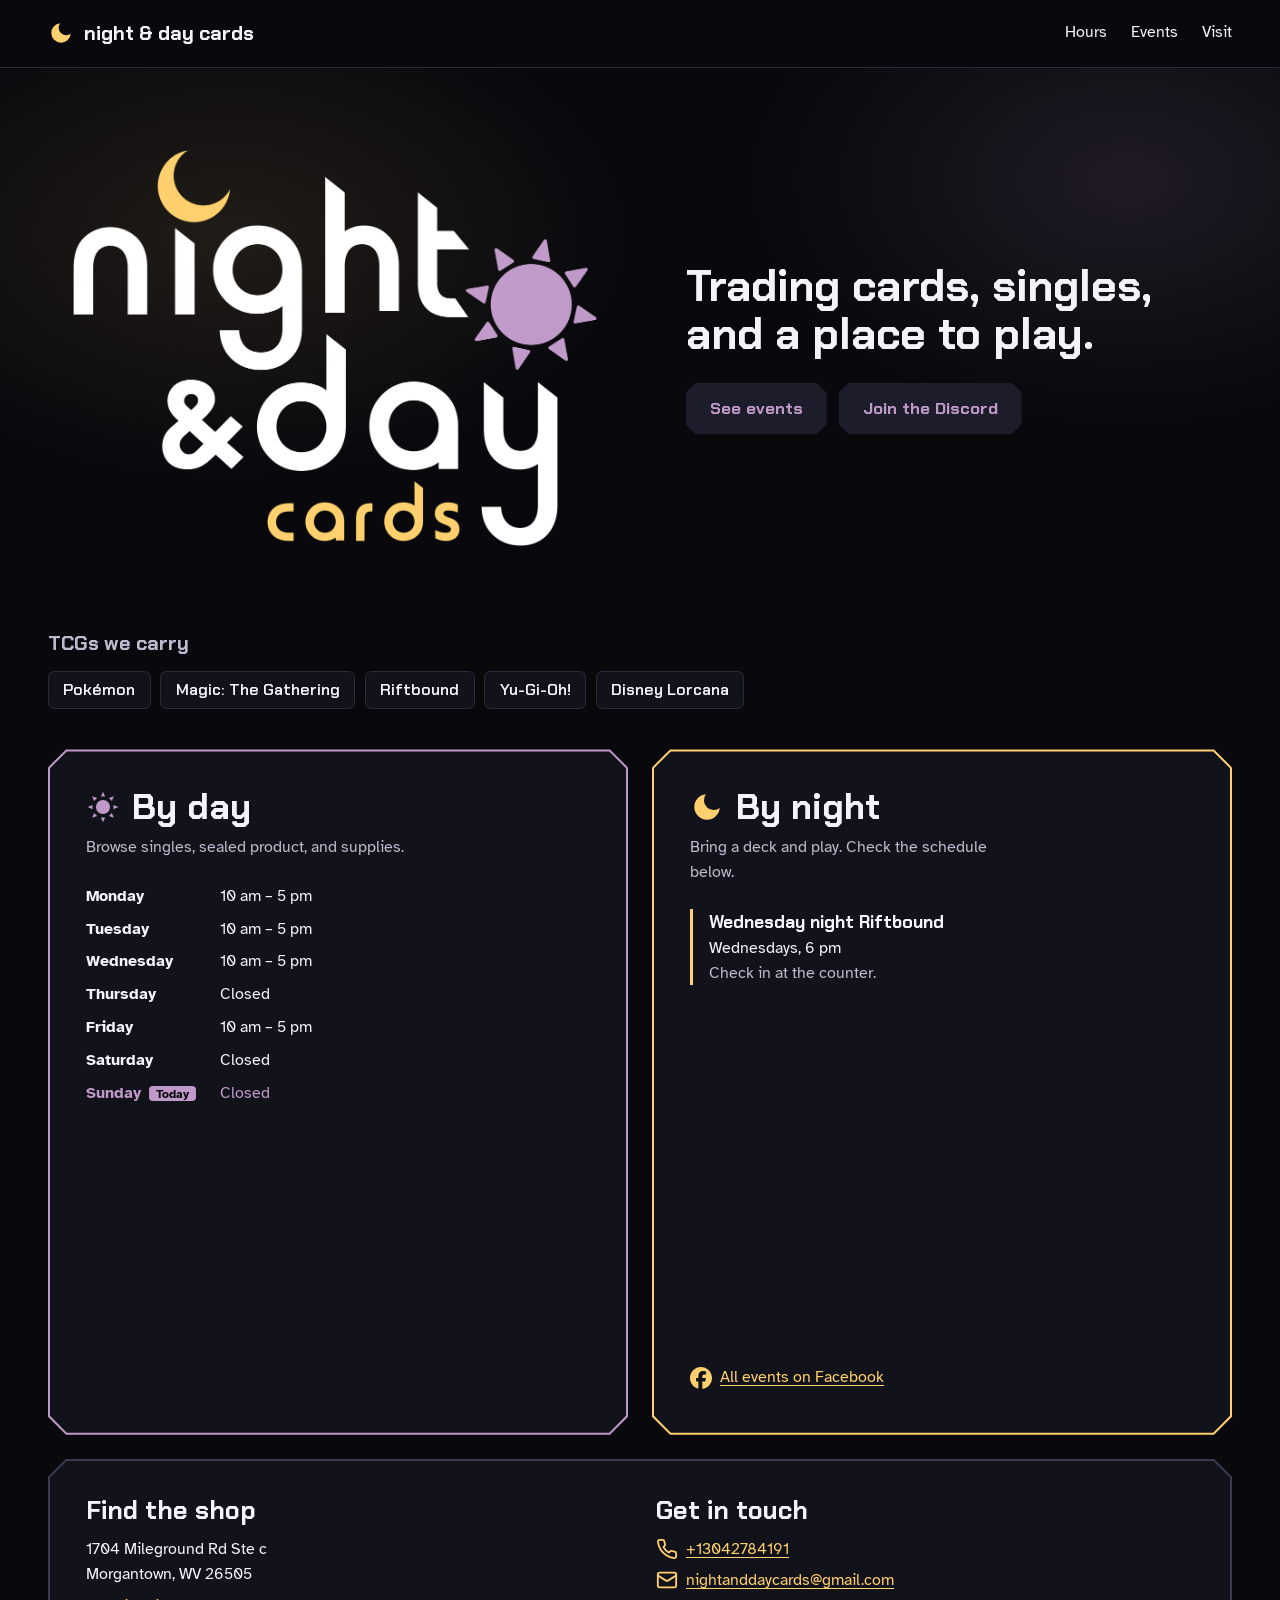
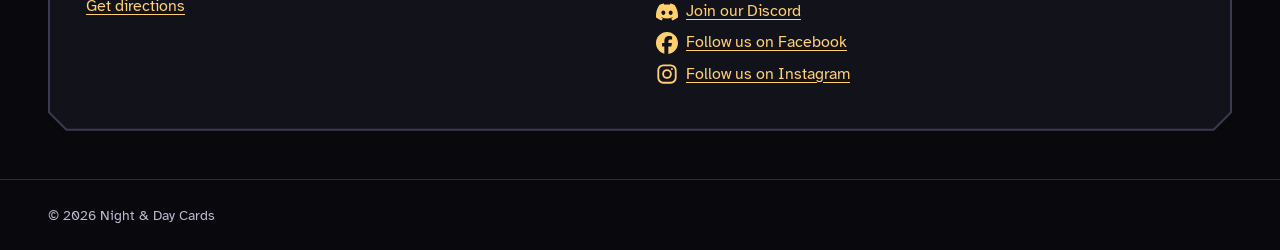
==== index.html @ 87eb69b9 "updated wording" ====
<!doctype html>
<html lang="en">
<head>
  <meta charset="utf-8">
  <meta name="viewport" content="width=device-width, initial-scale=1">
  <meta name="color-scheme" content="dark">
  <meta name="theme-color" content="#08080d">
  <title>Night &amp; Day Cards</title>
  <meta name="description" content="Trading cards, singles, and events. Hours, location, and upcoming game nights at Night &amp; Day Cards.">
  <meta property="og:title" content="Night &amp; Day Cards">
  <meta property="og:description" content="Trading cards, singles, and a place to play.">
  <meta property="og:type" content="website">
  <meta property="og:url" content="https://nightanddaycards.com/">
  <meta property="og:image" content="https://nightanddaycards.com/img/og-image.png">
  <meta name="twitter:card" content="summary_large_image">
  <link rel="icon" href="favicon.svg" type="image/svg+xml">
  <link rel="preconnect" href="https://fonts.googleapis.com">
  <link rel="preconnect" href="https://fonts.gstatic.com" crossorigin>
  <link href="https://fonts.googleapis.com/css2?family=Atkinson+Hyperlegible:wght@400;700&family=Chakra+Petch:wght@600;700&display=swap" rel="stylesheet">
  <link rel="stylesheet" href="css/style.css">
</head>
<body>
  <a class="skip" href="#main">Skip to content</a>

  <header class="site-header">
    <a class="brand" href="#top">
      <svg viewBox="0 0 24 24" width="26" height="26" aria-hidden="true"><path d="M21 12.79A9 9 0 1 1 11.21 3 7 7 0 0 0 21 12.79z" fill="currentColor"/></svg>
      <span>night &amp; day cards</span>
    </a>
    <nav aria-label="Main">
      <a href="#hours">Hours</a>
      <a href="#events">Events</a>
      <a href="#visit">Visit</a>
    </nav>
  </header>

  <main id="main">
    <section class="hero" id="top">
      <h1 class="hero-logo"><img src="img/logo.png" width="1200" height="919" alt="Night &amp; Day Cards"></h1>
      <div class="hero-copy">
        <p class="tagline" data-bind="tagline"></p>
        <div class="actions">
          <a id="cta-shop" class="btn btn-gold" href="#" hidden>Shop online</a>
          <a class="btn btn-dark" href="#events">See events</a>
          <a id="cta-discord" class="btn btn-dark" href="#" hidden>Join the Discord</a>
        </div>
      </div>
    </section>

    <section class="games" aria-labelledby="games-h" id="games" hidden>
      <h2 id="games-h">TCGs we carry</h2>
      <ul id="games-list"></ul>
    </section>

    <div class="cards">
      <section class="card card-day" id="hours" aria-labelledby="day-h">
        <div class="card-in">
          <div class="card-head">
            <svg viewBox="0 0 24 24" width="34" height="34" aria-hidden="true" fill="currentColor">
              <circle cx="12" cy="12" r="5"/>
              <g>
                <path d="M12 1.2l1.5 3.4h-3z"/>
                <path d="M12 1.2l1.5 3.4h-3z" transform="rotate(45 12 12)"/>
                <path d="M12 1.2l1.5 3.4h-3z" transform="rotate(90 12 12)"/>
                <path d="M12 1.2l1.5 3.4h-3z" transform="rotate(135 12 12)"/>
                <path d="M12 1.2l1.5 3.4h-3z" transform="rotate(180 12 12)"/>
                <path d="M12 1.2l1.5 3.4h-3z" transform="rotate(225 12 12)"/>
                <path d="M12 1.2l1.5 3.4h-3z" transform="rotate(270 12 12)"/>
                <path d="M12 1.2l1.5 3.4h-3z" transform="rotate(315 12 12)"/>
              </g>
            </svg>
            <h2 id="day-h">By day</h2>
          </div>
          <p class="lede" data-bind="dayBlurb"></p>
          <dl id="hours-list" class="hours"></dl>
        </div>
      </section>

      <section class="card card-night" id="events" aria-labelledby="night-h">
        <div class="card-in">
          <div class="card-head">
            <svg viewBox="0 0 24 24" width="34" height="34" aria-hidden="true"><path d="M21 12.79A9 9 0 1 1 11.21 3 7 7 0 0 0 21 12.79z" fill="currentColor"/></svg>
            <h2 id="night-h">By night</h2>
          </div>
          <p class="lede" data-bind="nightBlurb"></p>
          <ul id="events-list" class="events"></ul>
          <div id="fb-events" class="fb-events" hidden></div>
          <a id="fb-events-link" class="social-link" href="#" hidden>
            <svg viewBox="0 0 24 24" width="22" height="22" aria-hidden="true" fill="currentColor"><path d="M9.101 23.691v-7.98H6.627v-3.667h2.474v-1.58c0-4.085 1.848-5.978 5.858-5.978.401 0 .955.042 1.468.103a8.68 8.68 0 0 1 1.141.195v3.325a8.623 8.623 0 0 0-.653-.036 26.805 26.805 0 0 0-.733-.009c-.707 0-1.259.096-1.675.309a1.686 1.686 0 0 0-.679.622c-.258.42-.374.995-.374 1.752v1.297h3.919l-.386 2.103-.287 1.564h-3.246v8.245C19.396 23.238 24 18.179 24 12.044c0-6.627-5.373-12-12-12s-12 5.373-12 12c0 5.628 3.874 10.35 9.101 11.647Z"/></svg>
            <span>All events on Facebook</span>
          </a>
        </div>
      </section>
    </div>

    <section class="card card-insta" id="instagram" aria-labelledby="insta-h" hidden>
      <div class="card-in">
        <div class="insta-head">
          <h2 id="insta-h">On Instagram</h2>
          <a id="insta-head-link" class="social-link" href="#" hidden>
            <svg viewBox="0 0 24 24" width="22" height="22" aria-hidden="true" fill="none" stroke="currentColor" stroke-width="2"><rect x="2.5" y="2.5" width="19" height="19" rx="5.5"/><circle cx="12" cy="12" r="4.25"/><circle cx="17.4" cy="6.6" r="1.1" fill="currentColor" stroke="none"/></svg>
            <span>@nightanddaycards</span>
          </a>
        </div>
        <ul id="insta-grid" class="insta-grid"></ul>
      </div>
    </section>

    <section class="card card-visit" id="visit" aria-labelledby="visit-h">
      <div class="card-in visit">
        <div>
          <h2 id="visit-h">Find the shop</h2>
          <address id="address"></address>
          <a id="map-link" href="#" hidden>Get directions</a>
        </div>
        <div id="contact-block">
          <h2>Get in touch</h2>
          <p class="contact">
            <a id="phone-link" class="social-link" href="#" hidden>
              <svg viewBox="0 0 24 24" width="22" height="22" aria-hidden="true" fill="none" stroke="currentColor" stroke-width="2" stroke-linecap="round" stroke-linejoin="round"><path d="M22 16.92v3a2 2 0 0 1-2.18 2 19.79 19.79 0 0 1-8.63-3.07 19.5 19.5 0 0 1-6-6 19.79 19.79 0 0 1-3.07-8.67A2 2 0 0 1 4.11 2h3a2 2 0 0 1 2 1.72 12.84 12.84 0 0 0 .7 2.81 2 2 0 0 1-.45 2.11L8.09 9.91a16 16 0 0 0 6 6l1.27-1.27a2 2 0 0 1 2.11-.45 12.84 12.84 0 0 0 2.81.7A2 2 0 0 1 22 16.92z"/></svg>
              <span class="label"></span>
            </a>
            <a id="email-link" class="social-link" href="#" hidden>
              <svg viewBox="0 0 24 24" width="22" height="22" aria-hidden="true" fill="none" stroke="currentColor" stroke-width="2" stroke-linecap="round" stroke-linejoin="round"><rect width="20" height="16" x="2" y="4" rx="2"/><path d="m22 7-8.97 5.7a1.94 1.94 0 0 1-2.06 0L2 7"/></svg>
              <span class="label"></span>
            </a>
            <a id="discord-link" class="social-link" href="#" hidden>
              <svg viewBox="0 0 24 24" width="22" height="22" aria-hidden="true" fill="currentColor"><path d="M20.317 4.3698a19.7913 19.7913 0 00-4.8851-1.5152.0741.0741 0 00-.0785.0371c-.211.3753-.4447.8648-.6083 1.2495-1.8447-.2762-3.68-.2762-5.4868 0-.1636-.3933-.4058-.8742-.6177-1.2495a.077.077 0 00-.0785-.037 19.7363 19.7363 0 00-4.8852 1.515.0699.0699 0 00-.0321.0277C.5334 9.0458-.319 13.5799.0992 18.0578a.0824.0824 0 00.0312.0561c2.0528 1.5076 4.0413 2.4228 5.9929 3.0294a.0777.0777 0 00.0842-.0276c.4616-.6304.8731-1.2952 1.226-1.9942a.076.076 0 00-.0416-.1057c-.6528-.2476-1.2743-.5495-1.8722-.8923a.077.077 0 01-.0076-.1277c.1258-.0943.2517-.1923.3718-.2914a.0743.0743 0 01.0776-.0105c3.9278 1.7933 8.18 1.7933 12.0614 0a.0739.0739 0 01.0785.0095c.1202.099.246.1981.3728.2924a.077.077 0 01-.0066.1276 12.2986 12.2986 0 01-1.873.8914.0766.0766 0 00-.0407.1067c.3604.698.7719 1.3628 1.225 1.9932a.076.076 0 00.0842.0286c1.961-.6067 3.9495-1.5219 6.0023-3.0294a.077.077 0 00.0313-.0552c.5004-5.177-.8382-9.6739-3.5485-13.6604a.061.061 0 00-.0312-.0286zM8.02 15.3312c-1.1825 0-2.1569-1.0857-2.1569-2.419 0-1.3332.9555-2.4189 2.157-2.4189 1.2108 0 2.1757 1.0952 2.1568 2.419 0 1.3332-.9555 2.4189-2.1569 2.4189zm7.9748 0c-1.1825 0-2.1569-1.0857-2.1569-2.419 0-1.3332.9554-2.4189 2.1569-2.4189 1.2108 0 2.1757 1.0952 2.1568 2.419 0 1.3332-.946 2.4189-2.1568 2.4189Z"/></svg>
              <span>Join our Discord</span>
            </a>
            <a id="facebook-link" class="social-link" href="#" hidden>
              <svg viewBox="0 0 24 24" width="22" height="22" aria-hidden="true" fill="currentColor"><path d="M9.101 23.691v-7.98H6.627v-3.667h2.474v-1.58c0-4.085 1.848-5.978 5.858-5.978.401 0 .955.042 1.468.103a8.68 8.68 0 0 1 1.141.195v3.325a8.623 8.623 0 0 0-.653-.036 26.805 26.805 0 0 0-.733-.009c-.707 0-1.259.096-1.675.309a1.686 1.686 0 0 0-.679.622c-.258.42-.374.995-.374 1.752v1.297h3.919l-.386 2.103-.287 1.564h-3.246v8.245C19.396 23.238 24 18.179 24 12.044c0-6.627-5.373-12-12-12s-12 5.373-12 12c0 5.628 3.874 10.35 9.101 11.647Z"/></svg>
              <span>Follow us on Facebook</span>
            </a>
            <a id="instagram-link" class="social-link" href="#" hidden>
              <svg viewBox="0 0 24 24" width="22" height="22" aria-hidden="true" fill="none" stroke="currentColor" stroke-width="2"><rect x="2.5" y="2.5" width="19" height="19" rx="5.5"/><circle cx="12" cy="12" r="4.25"/><circle cx="17.4" cy="6.6" r="1.1" fill="currentColor" stroke="none"/></svg>
              <span>Follow us on Instagram</span>
            </a>
          </p>
        </div>
      </div>
    </section>
  </main>

  <footer class="site-footer">
    <p>&copy; <span id="year"></span> Night &amp; Day Cards</p>
  </footer>

  <script src="js/shop.js"></script>
  <script src="js/main.js"></script>
</body>
</html>
---- css/style.css ----
/* Palette sampled from the logo */
:root {
  --void: #08080d;
  --panel: #12121b;
  --panel-hi: #1c1c2a;
  --line: #2b2b3d;
  --text: #f4f3fa;
  --muted: #bdbacf;
  --gold: #ffd06d;   /* moon and "cards" */
  --lav: #bf99c7;    /* sun */

  --font-display: "Chakra Petch", "Trebuchet MS", system-ui, sans-serif;
  --font-body: "Atkinson Hyperlegible", system-ui, -apple-system, "Segoe UI", sans-serif;
  --pad: clamp(1rem, 4vw, 3rem);

  /* Chamfered corners, like the cut corners in the logo lettering */
  --cut: 18px;
  --cut-in: 16.8px;
  --chamfer-out: polygon(var(--cut) 0, calc(100% - var(--cut)) 0, 100% var(--cut), 100% calc(100% - var(--cut)), calc(100% - var(--cut)) 100%, var(--cut) 100%, 0 calc(100% - var(--cut)), 0 var(--cut));
  --chamfer-in: polygon(var(--cut-in) 0, calc(100% - var(--cut-in)) 0, 100% var(--cut-in), 100% calc(100% - var(--cut-in)), calc(100% - var(--cut-in)) 100%, var(--cut-in) 100%, 0 calc(100% - var(--cut-in)), 0 var(--cut-in));
  --chamfer-btn: polygon(10px 0, calc(100% - 10px) 0, 100% 10px, 100% calc(100% - 10px), calc(100% - 10px) 100%, 10px 100%, 0 calc(100% - 10px), 0 10px);
}

*, *::before, *::after { box-sizing: border-box; }
[hidden] { display: none !important; }
::selection { background: var(--gold); color: var(--void); }

body {
  margin: 0;
  font-family: var(--font-body);
  line-height: 1.55;
  color: var(--text);
  background: var(--void);
  color-scheme: dark;
}
a { color: var(--gold); text-underline-offset: .2em; }
a:hover { color: var(--text); }
:focus-visible { outline: 3px solid var(--gold); outline-offset: 3px; }

.skip { position: absolute; left: -999px; }
.skip:focus { left: 8px; top: 8px; z-index: 10; padding: .5rem .75rem; background: var(--gold); color: var(--void); }

.site-header {
  display: flex; flex-wrap: wrap; align-items: center; justify-content: space-between;
  gap: .75rem 2rem; padding: 1rem var(--pad); border-bottom: 1px solid var(--line);
}
.brand {
  display: inline-flex; align-items: center; gap: .6rem; color: var(--gold); text-decoration: none;
  font-family: var(--font-display); font-weight: 700; font-size: 1.25rem;
}
.brand span { color: var(--text); }
.site-header nav { display: flex; gap: 1.5rem; }
.site-header nav a { color: var(--text); text-decoration: none; padding: .25rem 0; border-bottom: 2px solid transparent; }
.site-header nav a:hover { border-color: var(--lav); color: var(--lav); }

.hero {
  display: grid; grid-template-columns: minmax(0, 1.05fr) minmax(0, 1fr); align-items: center; gap: clamp(1.5rem, 5vw, 4rem);
  padding: clamp(2rem, 6vw, 4.5rem) var(--pad);
  background:
    radial-gradient(36rem 22rem at 18% 30%, rgba(255, 208, 109, .10), transparent 70%),
    radial-gradient(34rem 22rem at 88% 20%, rgba(191, 153, 199, .13), transparent 70%);
}
.hero-logo { margin: 0; }
.hero-logo img { display: block; width: 100%; max-width: 34rem; height: auto; margin-inline: auto; }
.tagline { margin: 0 0 1.5rem; max-width: 20ch; font-family: var(--font-display); font-weight: 700; font-size: clamp(1.75rem, 4vw, 2.75rem); line-height: 1.1; }
.actions { display: flex; flex-wrap: wrap; gap: .75rem; }

.btn {
  display: inline-block; padding: .8rem 1.5rem; clip-path: var(--chamfer-btn);
  font-family: var(--font-display); font-weight: 700; font-size: 1.05rem; text-decoration: none;
}
.btn-gold { background: var(--gold); color: var(--void); }
.btn-gold:hover { background: #ffe19b; color: var(--void); }
.btn-dark { background: var(--panel-hi); color: var(--lav); }
.btn-dark:hover { background: #2a2a3d; color: var(--text); }
@media (prefers-reduced-motion: no-preference) {
  .btn { transition: background-color .15s; }
}

.games { padding: 0 var(--pad) 2.5rem; }
.games h2 { margin: 0 0 .75rem; font-family: var(--font-display); font-size: 1.25rem; color: var(--muted); }
#games-list { display: flex; flex-wrap: wrap; gap: .6rem; margin: 0; padding: 0; list-style: none; }
#games-list li {
  padding: .35rem .9rem; border: 1px solid var(--line); border-radius: .4rem; background: var(--panel);
  font-family: var(--font-display); font-weight: 600;
}

.card { --c: var(--lav); display: flex; padding: 2px; background: var(--c); clip-path: var(--chamfer-out); }
.card-in { flex: 1; padding: clamp(1.5rem, 3vw, 2.25rem); background: var(--panel); clip-path: var(--chamfer-in); }
.card-day { --c: var(--lav); }
.card-night { --c: var(--gold); }
.card-visit { --c: #3a3a52; margin: 1.5rem var(--pad) 0; }

.cards {
  display: grid; grid-template-columns: repeat(auto-fit, minmax(min(100%, 22rem), 1fr));
  gap: 1.5rem; padding: 0 var(--pad);
}
.card-head { display: flex; align-items: center; gap: .75rem; margin-bottom: .5rem; }
.card-day .card-head { color: var(--lav); }
.card-night .card-head { color: var(--gold); }
.card h2 { margin: 0; font-family: var(--font-display); font-size: clamp(1.6rem, 3.5vw, 2.25rem); line-height: 1.1; color: var(--text); }
.lede { max-width: 34ch; margin: 0 0 1.5rem; color: var(--muted); }

.hours { display: grid; grid-template-columns: max-content 1fr; gap: .5rem 1.5rem; margin: 0; }
.hours .row { display: contents; }
.hours dt { font-weight: 700; }
.hours dd { margin: 0; }
.hours .today dt, .hours .today dd { color: var(--lav); }
.badge {
  margin-left: .5rem; padding: .05rem .45rem; border-radius: .25rem;
  background: var(--lav); color: var(--void); font-size: .75rem; font-weight: 700;
}

.events { display: grid; gap: 1.1rem; margin: 0; padding: 0; list-style: none; }
.events li { padding-left: 1rem; border-left: 3px solid var(--gold); }
.events strong { display: block; font-family: var(--font-display); font-size: 1.1rem; }
.events .when, .events .note { display: block; }
.events .note { color: var(--muted); }
.events + .fb-events { margin-top: 1.5rem; }
.fb-events { max-width: 500px; overflow: hidden; border-radius: .4rem; }
.fb-events iframe { display: block; max-width: 100%; border: 0; }

.social-link { display: inline-flex; align-items: center; gap: .5rem; }
.social-link svg { flex: none; }
.contact .social-link { display: flex; }
.card-night .social-link { margin-top: 1rem; }

.card-insta { --c: #3a3a52; margin: 1.5rem var(--pad) 0; }
.insta-head { display: flex; flex-wrap: wrap; align-items: baseline; justify-content: space-between; gap: .5rem 1.5rem; margin-bottom: 1.25rem; }
.insta-head h2 { font-size: 1.6rem; }
.insta-grid { display: grid; grid-template-columns: repeat(3, 1fr); gap: .5rem; margin: 0; padding: 0; list-style: none; }
@media (min-width: 900px) { .insta-grid { grid-template-columns: repeat(6, 1fr); } }
.insta-grid li { position: relative; }
.insta-grid a { display: block; overflow: hidden; border-radius: .4rem; background: var(--panel-hi); }
.insta-grid img { display: block; width: 100%; height: auto; aspect-ratio: 1; object-fit: cover; }
.insta-grid a:hover img { opacity: .85; }
.insta-grid .is-video a::after {
  content: ""; position: absolute; top: .5rem; right: .5rem;
  border-style: solid; border-width: .45rem 0 .45rem .75rem; border-color: transparent transparent transparent #fff;
  filter: drop-shadow(0 0 2px rgba(0, 0, 0, .6));
}

.visit { display: grid; grid-template-columns: repeat(auto-fit, minmax(14rem, 1fr)); gap: 2rem; }
.visit h2 { margin-bottom: .75rem; font-size: 1.6rem; }
.visit address { margin-bottom: .5rem; font-style: normal; }
.visit a, .contact a { display: block; width: fit-content; margin-bottom: .4rem; }
.contact { margin: 0; }

.site-footer { margin-top: 3rem; padding: 1.5rem var(--pad); border-top: 1px solid var(--line); color: var(--muted); font-size: .9rem; }
.site-footer p { margin: 0; }

@media (max-width: 760px) {
  .hero { grid-template-columns: 1fr; text-align: center; }
  .hero-logo img { max-width: 22rem; }
  .tagline { margin-inline: auto; }
  .actions { justify-content: center; }
}
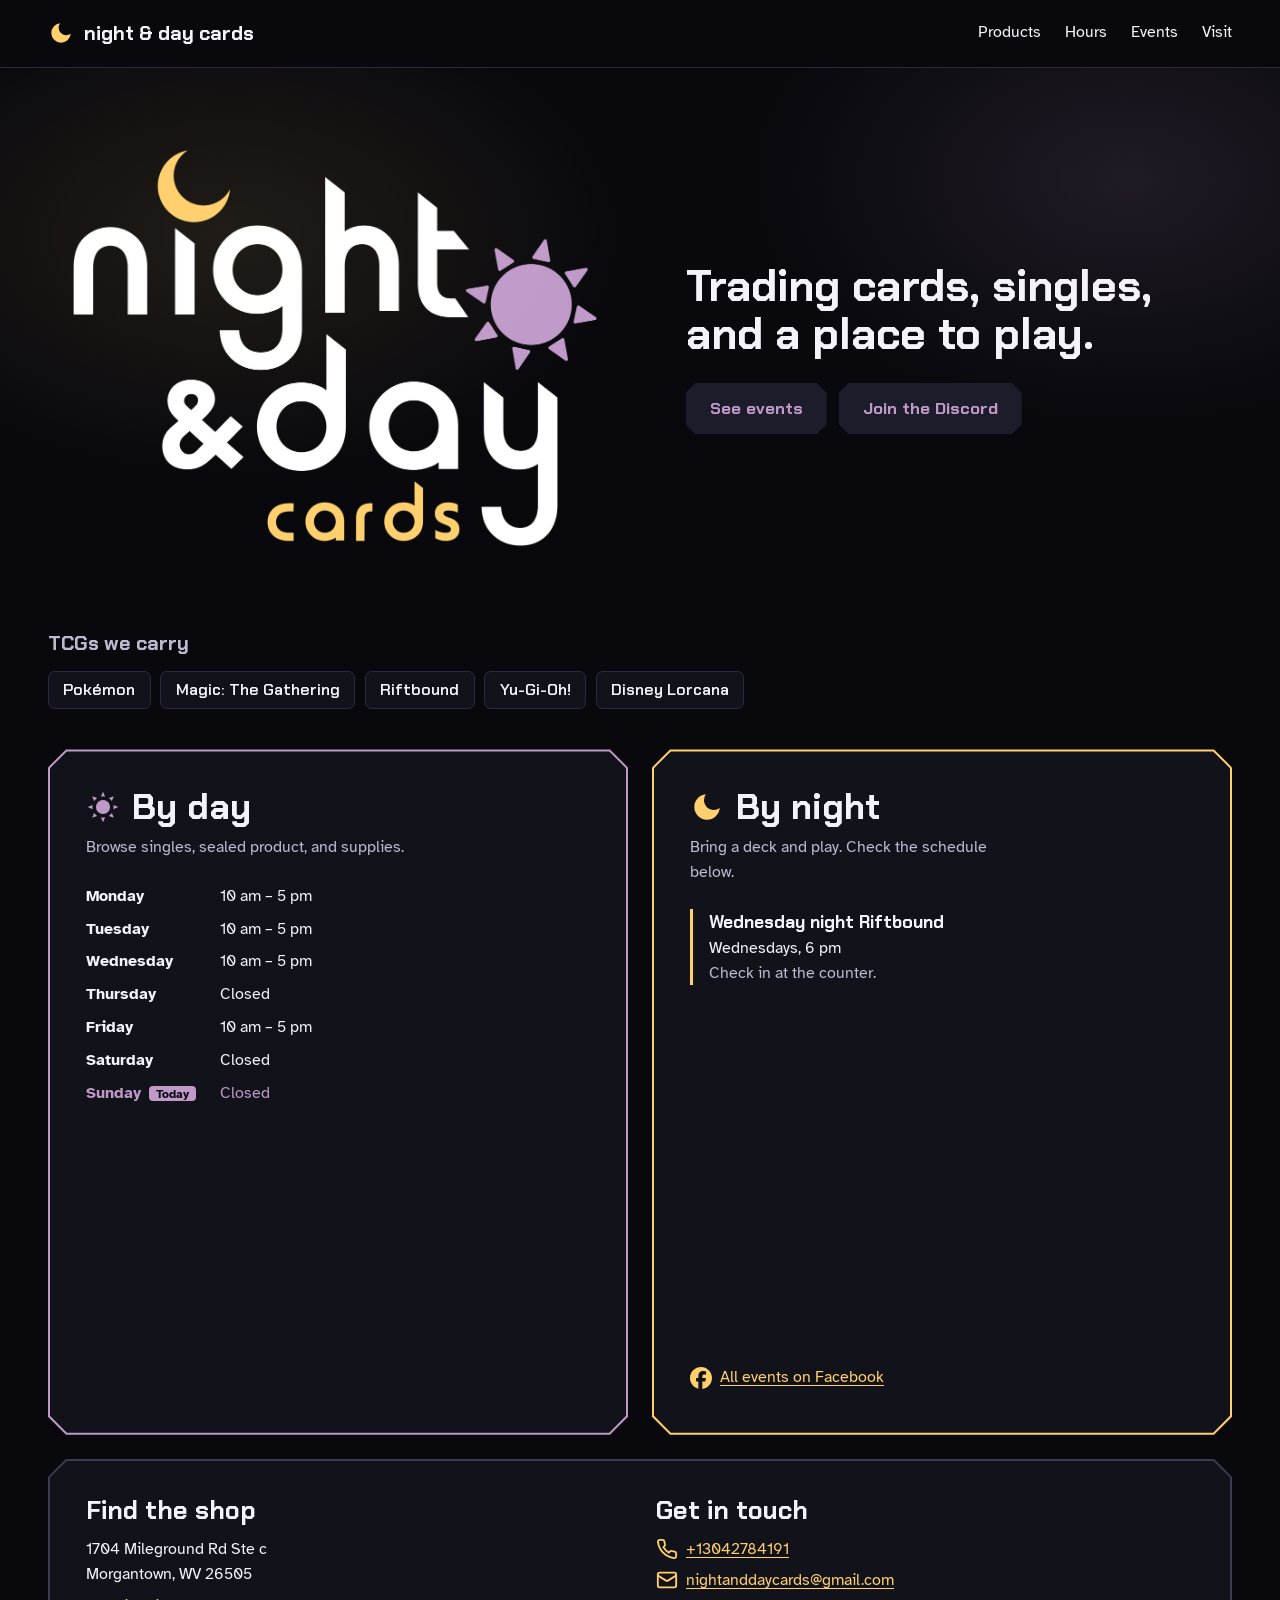
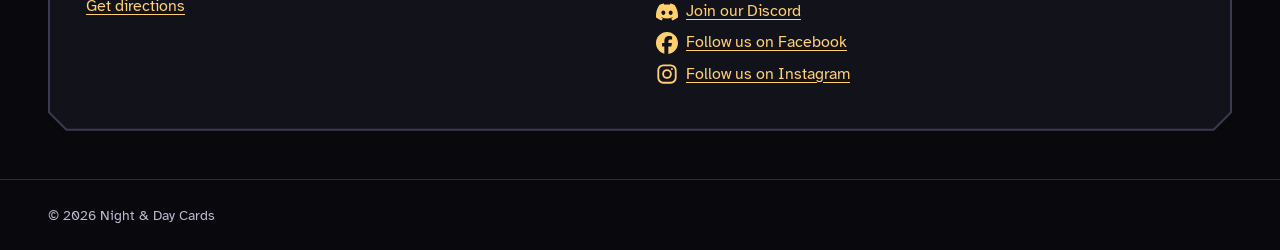
==== commit bfeb8bd5: "Add Products page with hourly stock sync from Square - products.html: searchable, filterable grid of" ====
--- a/index.html
+++ b/index.html
@@ -5,10 +5,11 @@
   <meta name="viewport" content="width=device-width, initial-scale=1">
   <meta name="color-scheme" content="dark">
   <meta name="theme-color" content="#08080d">
-  <title>Night &amp; Day Cards</title>
-  <meta name="description" content="Trading cards, singles, and events. Hours, location, and upcoming game nights at Night &amp; Day Cards.">
-  <meta property="og:title" content="Night &amp; Day Cards">
-  <meta property="og:description" content="Trading cards, singles, and a place to play.">
+  <title>Night &amp; Day Cards | Trading Card Shop in Morgantown, WV</title>
+  <meta name="description" content="Trading card shop in Morgantown, WV. Pokémon, Magic: The Gathering, Riftbound, Yu-Gi-Oh! and Disney Lorcana singles, sealed product, supplies, and weekly game nights.">
+  <link rel="canonical" href="https://nightanddaycards.com/">
+  <meta property="og:title" content="Night &amp; Day Cards | Trading Card Shop in Morgantown, WV">
+  <meta property="og:description" content="Trading cards, singles, and a place to play in Morgantown, WV.">
   <meta property="og:type" content="website">
   <meta property="og:url" content="https://nightanddaycards.com/">
   <meta property="og:image" content="https://nightanddaycards.com/img/og-image.png">
@@ -28,6 +29,7 @@
       <span>night &amp; day cards</span>
     </a>
     <nav aria-label="Main">
+      <a href="products.html">Products</a>
       <a href="#hours">Hours</a>
       <a href="#events">Events</a>
       <a href="#visit">Visit</a>
--- a/css/style.css
+++ b/css/style.css
@@ -155,3 +155,42 @@
   .tagline { margin-inline: auto; }
   .actions { justify-content: center; }
 }
+
+/* Products page */
+.site-header nav a[aria-current="page"] { border-color: var(--gold); color: var(--gold); }
+.products-page { padding: clamp(1.5rem, 4vw, 3rem) var(--pad) 0; }
+.products-intro h1 { margin: 0 0 .5rem; font-family: var(--font-display); font-size: clamp(2rem, 5vw, 3rem); line-height: 1.1; }
+.products-intro .lede { max-width: 60ch; margin-bottom: .5rem; }
+.updated { margin: 0 0 1.5rem; color: var(--muted); font-size: .9rem; }
+
+.filters { display: flex; flex-wrap: wrap; gap: .75rem 1rem; margin-bottom: 1rem; }
+.field { display: grid; gap: .3rem; font-size: .85rem; color: var(--muted); }
+.field-search { flex: 1 1 16rem; }
+.field input, .field select {
+  min-height: 2.75rem; padding: .5rem .75rem; border: 1px solid var(--line); border-radius: .4rem;
+  background: var(--panel); color: var(--text); font: inherit; font-size: 1rem;
+}
+.field input:focus, .field select:focus { border-color: var(--gold); outline: none; }
+.result-count { margin: 0 0 1rem; color: var(--muted); }
+
+.product-grid {
+  display: grid; grid-template-columns: repeat(auto-fill, minmax(min(100%, 14rem), 1fr));
+  gap: 1rem; margin: 0; padding: 0; list-style: none;
+}
+.product { display: flex; flex-direction: column; overflow: hidden; border: 1px solid var(--line); border-radius: .5rem; background: var(--panel); }
+.product-media { display: grid; place-items: center; aspect-ratio: 1; background: #fff; }
+.product-media img { width: 100%; height: 100%; object-fit: contain; }
+.product-placeholder { display: grid; place-items: center; width: 100%; height: 100%; background: var(--panel-hi); color: var(--line); font-family: var(--font-display); font-size: 4rem; }
+.product-body { display: flex; flex: 1; flex-direction: column; gap: .35rem; padding: .9rem 1rem 1rem; }
+.product-cat { color: var(--lav); font-size: .8rem; font-weight: 700; text-transform: uppercase; letter-spacing: .04em; }
+.product-name { margin: 0; font-family: var(--font-display); font-size: 1.05rem; line-height: 1.25; }
+.product-desc { margin: 0; color: var(--muted); font-size: .9rem; display: -webkit-box; -webkit-line-clamp: 3; -webkit-box-orient: vertical; overflow: hidden; }
+.product-options { display: grid; gap: .15rem; margin: .25rem 0 0; padding: 0; list-style: none; font-size: .85rem; }
+.product-options li { display: flex; justify-content: space-between; gap: .75rem; color: var(--muted); }
+.product-foot { display: flex; flex-wrap: wrap; align-items: center; justify-content: space-between; gap: .5rem; margin-top: auto; padding-top: .5rem; }
+.product-price { font-weight: 700; font-size: 1.1rem; color: var(--gold); }
+.stock { padding: .1rem .5rem; border-radius: .25rem; font-size: .8rem; font-weight: 700; }
+.stock-in { background: #1f3b2c; color: #8fe0b0; }
+.stock-low { background: #43331a; color: var(--gold); }
+.more-wrap { display: flex; justify-content: center; margin-top: 1.5rem; }
+.more-wrap .btn { border: 0; cursor: pointer; }
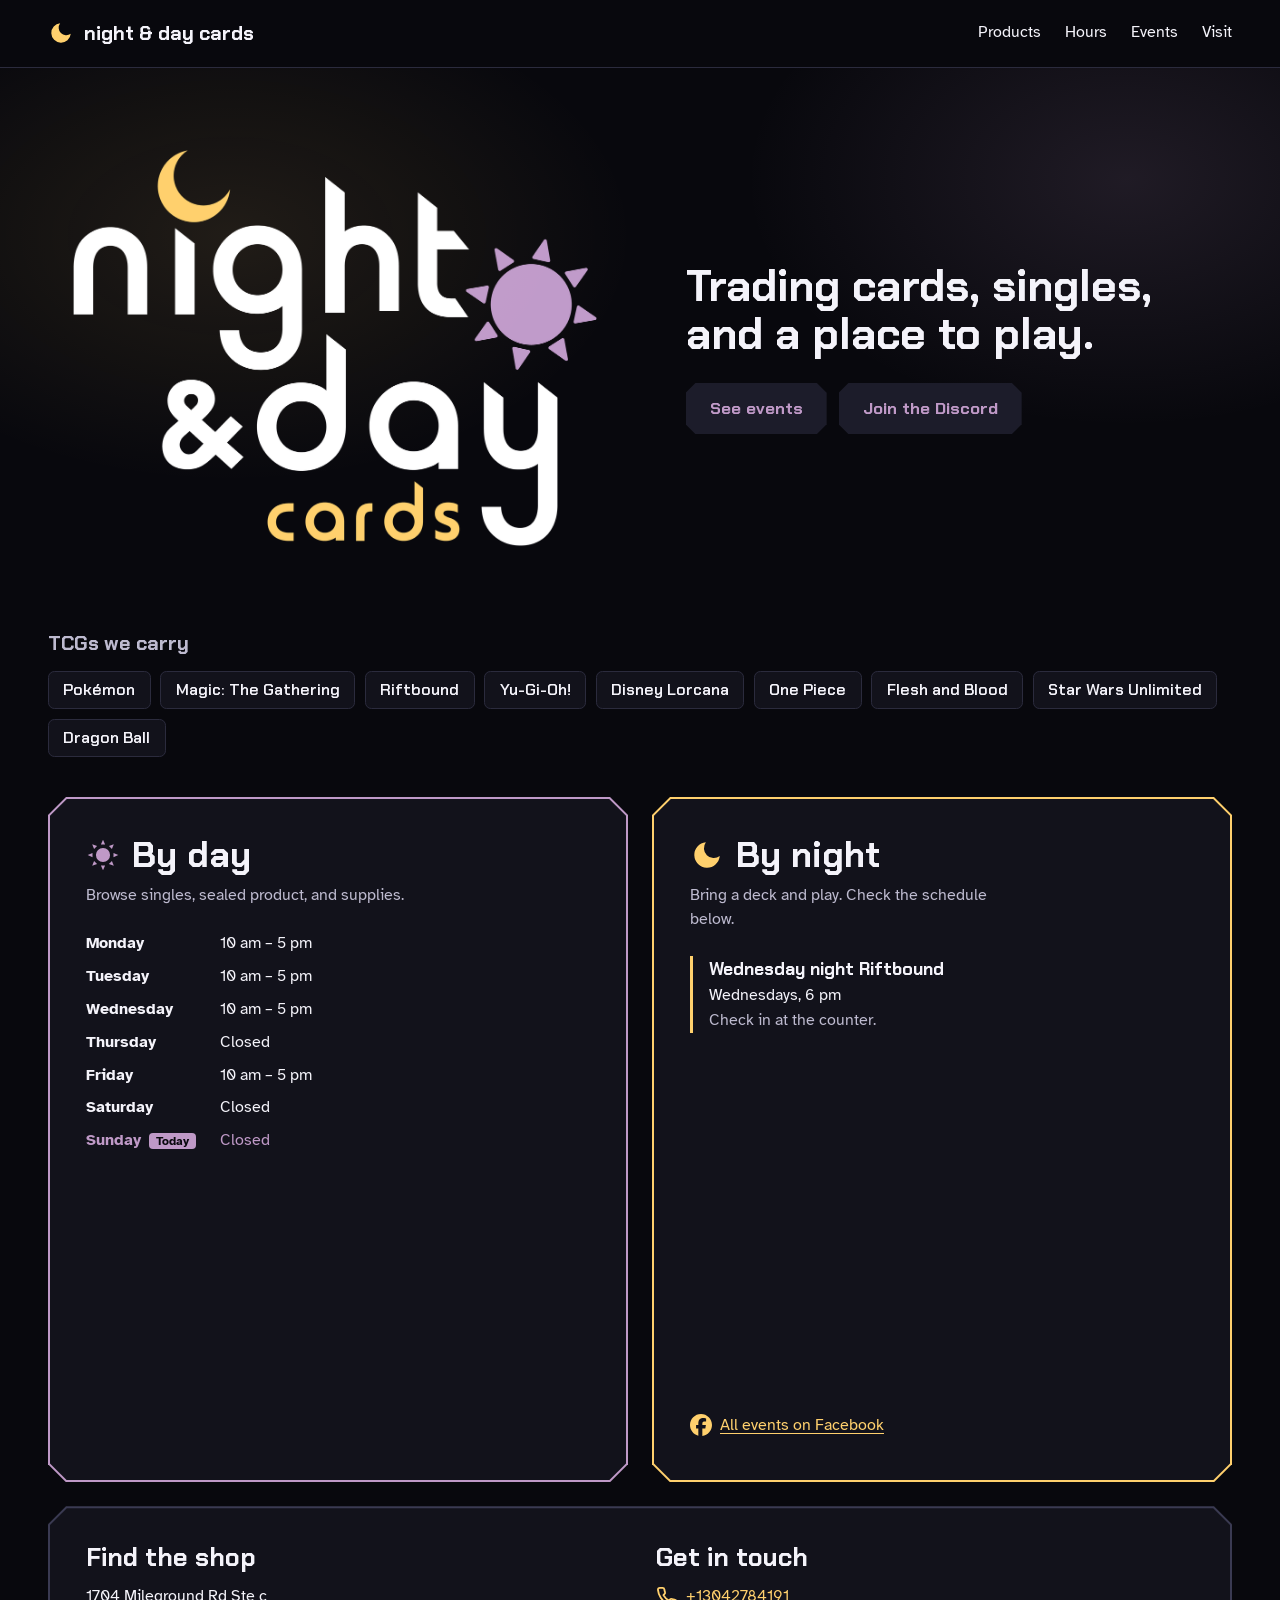
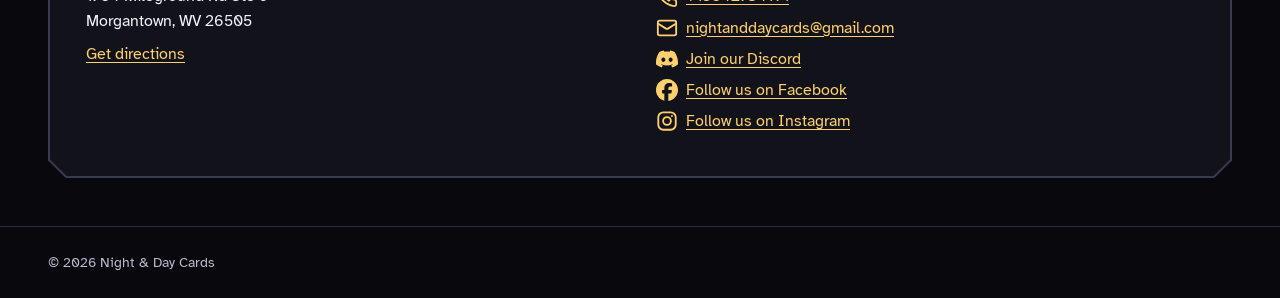
==== commit 3171ae71: "Add Featured section on the home page from a Square custom attribute Items with the "Featured Produc" ====
--- a/index.html
+++ b/index.html
@@ -7,12 +7,12 @@
   <meta name="theme-color" content="#08080d">
   <title>Night &amp; Day Cards | Trading Card Shop in Morgantown, WV</title>
   <meta name="description" content="Trading card shop in Morgantown, WV. Pokémon, Magic: The Gathering, Riftbound, Yu-Gi-Oh! and Disney Lorcana singles, sealed product, supplies, and weekly game nights.">
-  <link rel="canonical" href="https://nightanddaycards.com/">
+  <link rel="canonical" href="https://www.nightanddaycards.com/">
   <meta property="og:title" content="Night &amp; Day Cards | Trading Card Shop in Morgantown, WV">
   <meta property="og:description" content="Trading cards, singles, and a place to play in Morgantown, WV.">
   <meta property="og:type" content="website">
-  <meta property="og:url" content="https://nightanddaycards.com/">
-  <meta property="og:image" content="https://nightanddaycards.com/img/og-image.png">
+  <meta property="og:url" content="https://www.nightanddaycards.com/">
+  <meta property="og:image" content="https://www.nightanddaycards.com/img/og-image.png">
   <meta name="twitter:card" content="summary_large_image">
   <link rel="icon" href="favicon.svg" type="image/svg+xml">
   <link rel="preconnect" href="https://fonts.googleapis.com">
@@ -52,6 +52,14 @@
     <section class="games" aria-labelledby="games-h" id="games" hidden>
       <h2 id="games-h">TCGs we carry</h2>
       <ul id="games-list"></ul>
+    </section>
+
+    <section class="featured" id="featured" aria-labelledby="featured-h" hidden>
+      <div class="featured-head">
+        <h2 id="featured-h">Featured</h2>
+        <a href="products.html">See all products</a>
+      </div>
+      <ul id="featured-grid" class="product-grid featured-grid"></ul>
     </section>
 
     <div class="cards">
@@ -149,6 +157,7 @@
   </footer>
 
   <script src="js/shop.js"></script>
+  <script src="js/product-card.js"></script>
   <script src="js/main.js"></script>
 </body>
 </html>
--- a/css/style.css
+++ b/css/style.css
@@ -80,10 +80,11 @@
 .games { padding: 0 var(--pad) 2.5rem; }
 .games h2 { margin: 0 0 .75rem; font-family: var(--font-display); font-size: 1.25rem; color: var(--muted); }
 #games-list { display: flex; flex-wrap: wrap; gap: .6rem; margin: 0; padding: 0; list-style: none; }
-#games-list li {
-  padding: .35rem .9rem; border: 1px solid var(--line); border-radius: .4rem; background: var(--panel);
-  font-family: var(--font-display); font-weight: 600;
-}
+#games-list a {
+  display: block; padding: .35rem .9rem; border: 1px solid var(--line); border-radius: .4rem; background: var(--panel);
+  color: var(--text); font-family: var(--font-display); font-weight: 600; text-decoration: none;
+}
+#games-list a:hover { border-color: var(--gold); color: var(--gold); }
 
 .card { --c: var(--lav); display: flex; padding: 2px; background: var(--c); clip-path: var(--chamfer-out); }
 .card-in { flex: 1; padding: clamp(1.5rem, 3vw, 2.25rem); background: var(--panel); clip-path: var(--chamfer-in); }
@@ -192,5 +193,10 @@
 .stock { padding: .1rem .5rem; border-radius: .25rem; font-size: .8rem; font-weight: 700; }
 .stock-in { background: #1f3b2c; color: #8fe0b0; }
 .stock-low { background: #43331a; color: var(--gold); }
+/* Home page Featured section (reuses the product card styles) */
+.featured { padding: 0 var(--pad) 2.5rem; }
+.featured-head { display: flex; flex-wrap: wrap; align-items: baseline; justify-content: space-between; gap: .5rem 1.5rem; margin-bottom: 1rem; }
+.featured-head h2 { margin: 0; font-family: var(--font-display); font-size: clamp(1.6rem, 3.5vw, 2.25rem); line-height: 1.1; }
+
 .more-wrap { display: flex; justify-content: center; margin-top: 1.5rem; }
 .more-wrap .btn { border: 0; cursor: pointer; }
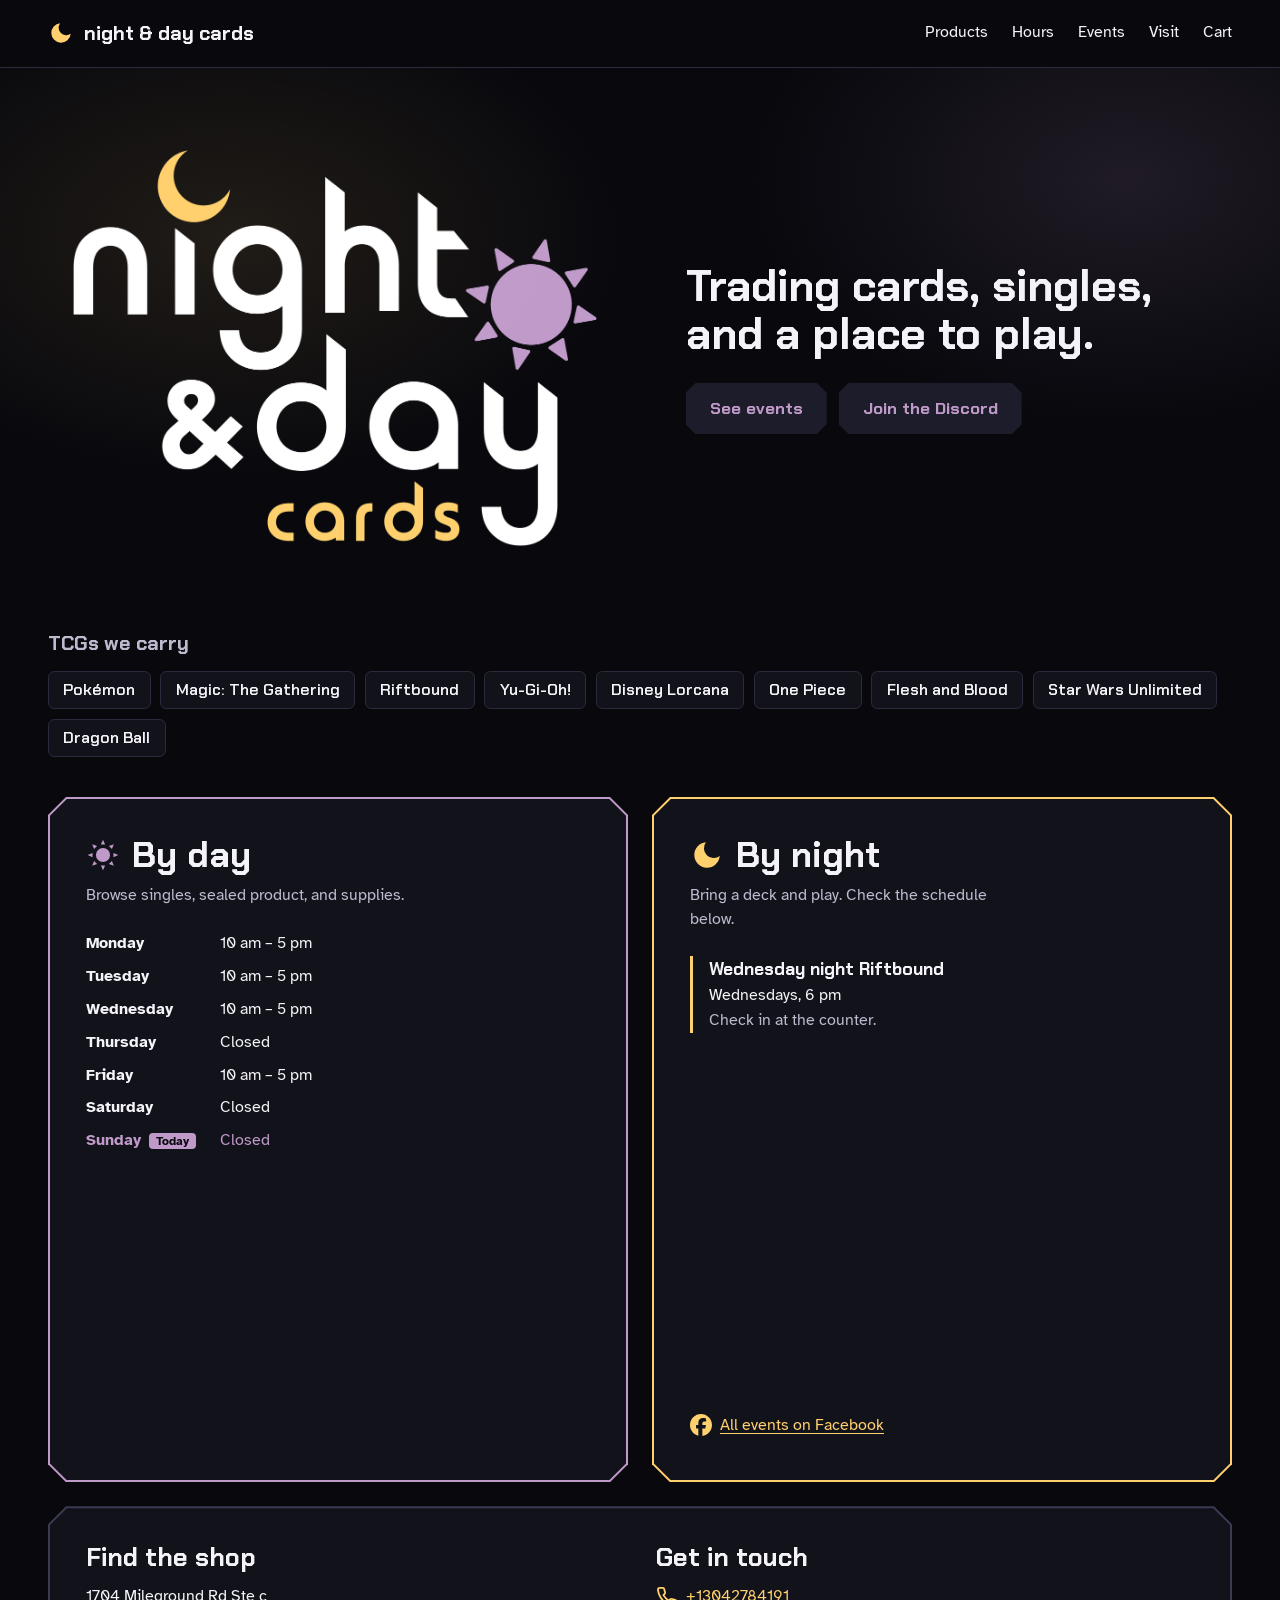
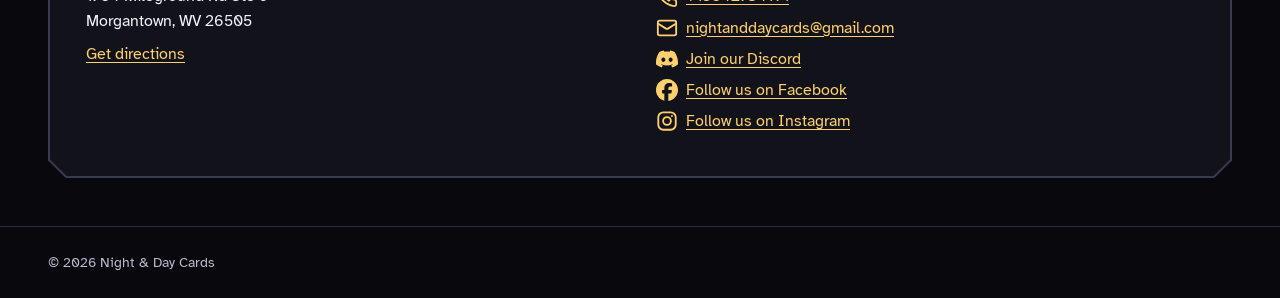
==== commit d5ec5555: "Online Ordering" ====
--- a/index.html
+++ b/index.html
@@ -33,6 +33,7 @@
       <a href="#hours">Hours</a>
       <a href="#events">Events</a>
       <a href="#visit">Visit</a>
+      <a href="cart.html" id="cart-link" class="cart-link" hidden>Cart <span id="cart-count" class="cart-count" hidden>0</span></a>
     </nav>
   </header>
 
@@ -157,6 +158,7 @@
   </footer>
 
   <script src="js/shop.js"></script>
+  <script src="js/cart.js"></script>
   <script src="js/product-card.js"></script>
   <script src="js/main.js"></script>
 </body>
--- a/css/style.css
+++ b/css/style.css
@@ -200,3 +200,57 @@
 
 .more-wrap { display: flex; justify-content: center; margin-top: 1.5rem; }
 .more-wrap .btn { border: 0; cursor: pointer; }
+
+/* Cart */
+.visually-hidden { position: absolute; width: 1px; height: 1px; overflow: hidden; clip: rect(0 0 0 0); white-space: nowrap; }
+.cart-link { display: inline-flex; align-items: center; gap: .4rem; }
+.cart-count { min-width: 1.4rem; padding: 0 .4rem; border-radius: 1rem; background: var(--gold); color: var(--void); font-size: .8rem; font-weight: 700; text-align: center; line-height: 1.4rem; }
+
+.buy { display: flex; flex-wrap: wrap; gap: .5rem; margin-top: .6rem; }
+.buy-option { flex: 1 1 100%; min-height: 2.5rem; padding: .4rem .6rem; border: 1px solid var(--line); border-radius: .4rem; background: var(--panel-hi); color: var(--text); font: inherit; font-size: .9rem; }
+.buy-btn { flex: 1; padding: .6rem 1rem; border: 0; font-size: .95rem; cursor: pointer; }
+.buy-btn:disabled { opacity: .8; cursor: default; }
+.buy-note { margin: .6rem 0 0; color: var(--muted); font-size: .85rem; }
+
+.cart-page { padding: clamp(1.5rem, 4vw, 3rem) var(--pad) 0; }
+.cart-page h1 { margin: 0 0 1.25rem; font-family: var(--font-display); font-size: clamp(2rem, 5vw, 3rem); line-height: 1.1; }
+.cart-message { font-size: 1.1rem; }
+.cart-layout { display: grid; grid-template-columns: minmax(0, 1fr) minmax(16rem, 22rem); gap: 2rem; align-items: start; }
+@media (max-width: 820px) { .cart-layout { grid-template-columns: 1fr; } }
+
+.cart-alert { margin-bottom: 1rem; padding: .75rem 1rem; border: 1px solid var(--gold); border-radius: .4rem; background: #2a2414; }
+.cart-lines { display: grid; gap: .75rem; margin: 0; padding: 0; list-style: none; }
+.cart-line { display: grid; grid-template-columns: 80px minmax(0, 1fr) auto; gap: 1rem; align-items: center; padding: .75rem; border: 1px solid var(--line); border-radius: .5rem; background: var(--panel); }
+.cart-media { width: 80px; height: 80px; border-radius: .3rem; background: #fff; overflow: hidden; }
+.cart-media img { width: 100%; height: 100%; object-fit: contain; }
+.cart-info { display: grid; gap: .15rem; }
+.cart-name { font-family: var(--font-display); line-height: 1.25; }
+.cart-option { color: var(--muted); font-size: .9rem; }
+.cart-warn { color: var(--gold); font-size: .85rem; }
+.cart-controls { display: grid; justify-items: end; gap: .3rem; }
+.cart-controls select { min-height: 2.25rem; padding: .25rem .5rem; border: 1px solid var(--line); border-radius: .4rem; background: var(--panel-hi); color: var(--text); font: inherit; }
+.cart-price { font-weight: 700; color: var(--gold); }
+.link-btn { padding: 0; border: 0; background: none; color: var(--muted); font: inherit; font-size: .85rem; text-decoration: underline; cursor: pointer; }
+.link-btn:hover { color: var(--text); }
+@media (max-width: 520px) {
+  .cart-line { grid-template-columns: 64px minmax(0, 1fr); }
+  .cart-media { width: 64px; height: 64px; }
+  .cart-controls { grid-column: 1 / -1; display: flex; justify-content: space-between; align-items: center; }
+}
+
+.cart-summary { padding: 1.25rem; border: 1px solid var(--line); border-radius: .5rem; background: var(--panel); }
+.cart-summary h2 { margin: 0 0 .5rem; font-family: var(--font-display); font-size: 1.4rem; }
+.pickup-where { margin: 0 0 .25rem; }
+.pickup-note { margin: 0 0 1rem; color: var(--muted); font-size: .9rem; }
+.totals { display: grid; gap: .3rem; margin: 0 0 1.25rem; padding: .75rem 0; border-block: 1px solid var(--line); }
+.totals div { display: flex; justify-content: space-between; }
+.totals dd { margin: 0; }
+.totals div:first-child dd { font-weight: 700; color: var(--gold); }
+.checkout-form { display: grid; gap: .75rem; }
+.checkout-form .field small { font-size: .8rem; }
+.form-error { margin: 0; color: #ff9b9b; }
+.checkout-btn { border: 0; font-size: 1.1rem; cursor: pointer; }
+.checkout-btn:disabled { opacity: .7; cursor: wait; }
+.secure-note { margin: 0; color: var(--muted); font-size: .85rem; text-align: center; }
+.order-complete .lede { max-width: 50ch; }
+.order-ref { font-weight: 700; }
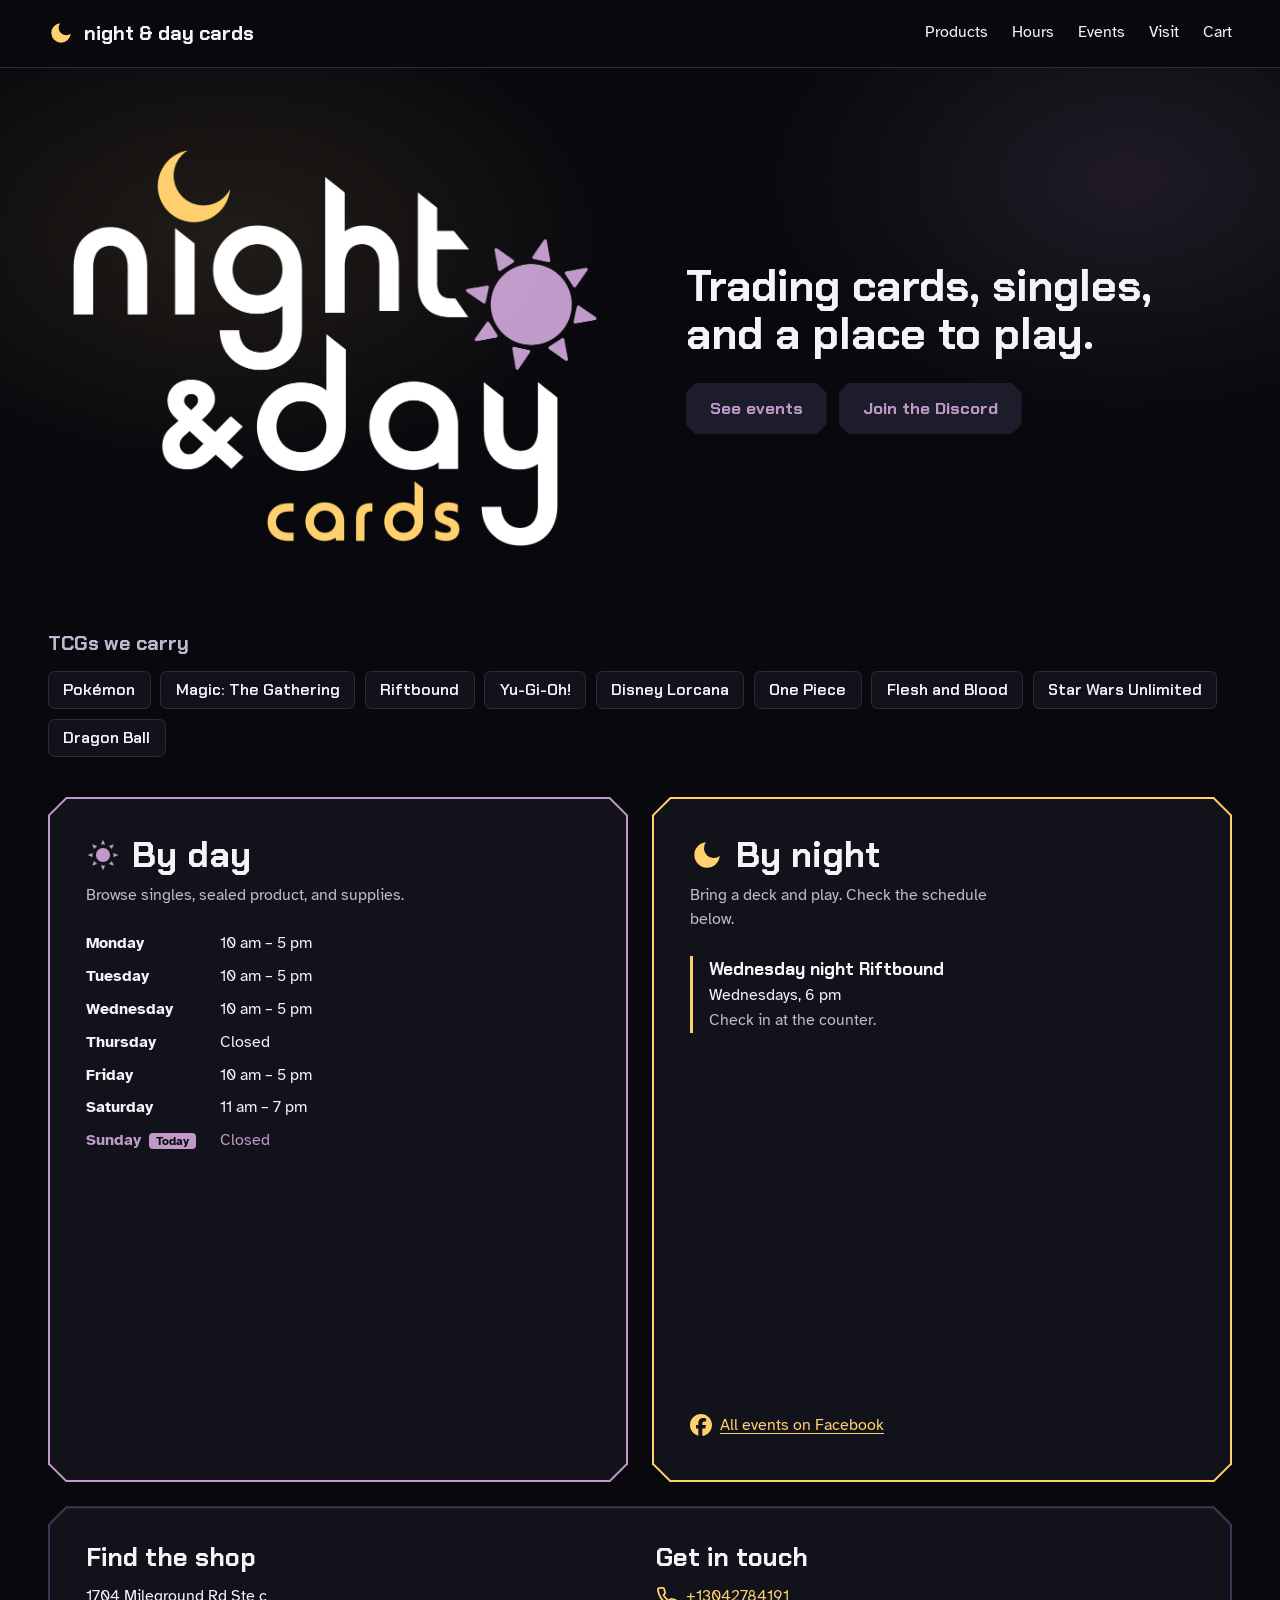
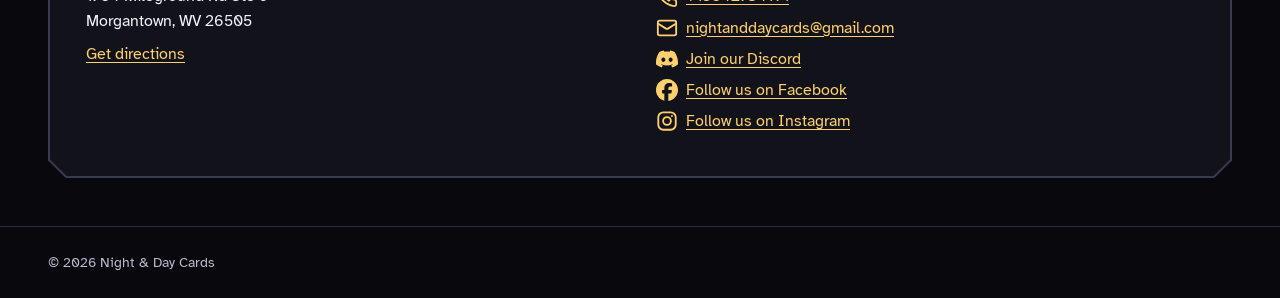
==== commit f49a559d: "Add hidden page for updating store hours The /update-hours page sends a week of hours (and an option" ====
--- a/index.html
+++ b/index.html
@@ -19,6 +19,12 @@
   <link rel="preconnect" href="https://fonts.gstatic.com" crossorigin>
   <link href="https://fonts.googleapis.com/css2?family=Atkinson+Hyperlegible:wght@400;700&family=Chakra+Petch:wght@600;700&display=swap" rel="stylesheet">
   <link rel="stylesheet" href="css/style.css">
+  <script>
+    // Show clean addresses (/products instead of /products.html, / instead of /index.html)
+    if (/\.html$/.test(location.pathname) && history.replaceState) {
+      history.replaceState(null, "", location.pathname.replace(/(index)?\.html$/, "") + location.search + location.hash);
+    }
+  </script>
 </head>
 <body>
   <a class="skip" href="#main">Skip to content</a>
@@ -29,11 +35,11 @@
       <span>night &amp; day cards</span>
     </a>
     <nav aria-label="Main">
-      <a href="products.html">Products</a>
+      <a href="/products">Products</a>
       <a href="#hours">Hours</a>
       <a href="#events">Events</a>
       <a href="#visit">Visit</a>
-      <a href="cart.html" id="cart-link" class="cart-link" hidden>Cart <span id="cart-count" class="cart-count" hidden>0</span></a>
+      <a href="/cart" id="cart-link" class="cart-link" hidden>Cart <span id="cart-count" class="cart-count" hidden>0</span></a>
     </nav>
   </header>
 
@@ -58,7 +64,7 @@
     <section class="featured" id="featured" aria-labelledby="featured-h" hidden>
       <div class="featured-head">
         <h2 id="featured-h">Featured</h2>
-        <a href="products.html">See all products</a>
+        <a href="/products">See all products</a>
       </div>
       <ul id="featured-grid" class="product-grid featured-grid"></ul>
     </section>
@@ -84,6 +90,7 @@
           </div>
           <p class="lede" data-bind="dayBlurb"></p>
           <dl id="hours-list" class="hours"></dl>
+          <p id="hours-note" class="hours-note" hidden></p>
         </div>
       </section>
 
--- a/css/style.css
+++ b/css/style.css
@@ -254,3 +254,24 @@
 .secure-note { margin: 0; color: var(--muted); font-size: .85rem; text-align: center; }
 .order-complete .lede { max-width: 50ch; }
 .order-ref { font-weight: 700; }
+
+/* Note under the hours (posted from /update-hours) */
+.hours-note { margin: 1rem 0 0; padding-left: .75rem; border-left: 3px solid var(--lav); color: var(--muted); }
+
+/* Hidden hours page (/update-hours) */
+.admin-hours form { display: grid; gap: 1.25rem; max-width: 40rem; }
+.hours-edit { margin: 0; padding: 0; border: 0; }
+.day-row {
+  display: grid; grid-template-columns: 7rem 5rem 1fr 1fr; align-items: end; gap: .75rem;
+  padding: .75rem 0; border-bottom: 1px solid var(--line);
+}
+.day-name { align-self: center; font-weight: 700; }
+.day-open { display: inline-flex; align-items: center; gap: .4rem; align-self: center; min-height: 2.75rem; }
+.day-open input { width: 1.2rem; height: 1.2rem; accent-color: var(--gold); }
+.day-row.is-closed .field { opacity: .4; }
+.admin-actions { display: flex; flex-wrap: wrap; gap: .75rem; }
+.form-ok { margin: 0; color: var(--gold); }
+@media (max-width: 34rem) {
+  .day-row { grid-template-columns: 1fr 1fr; }
+}
+.admin-hours .secure-note { text-align: left; }
